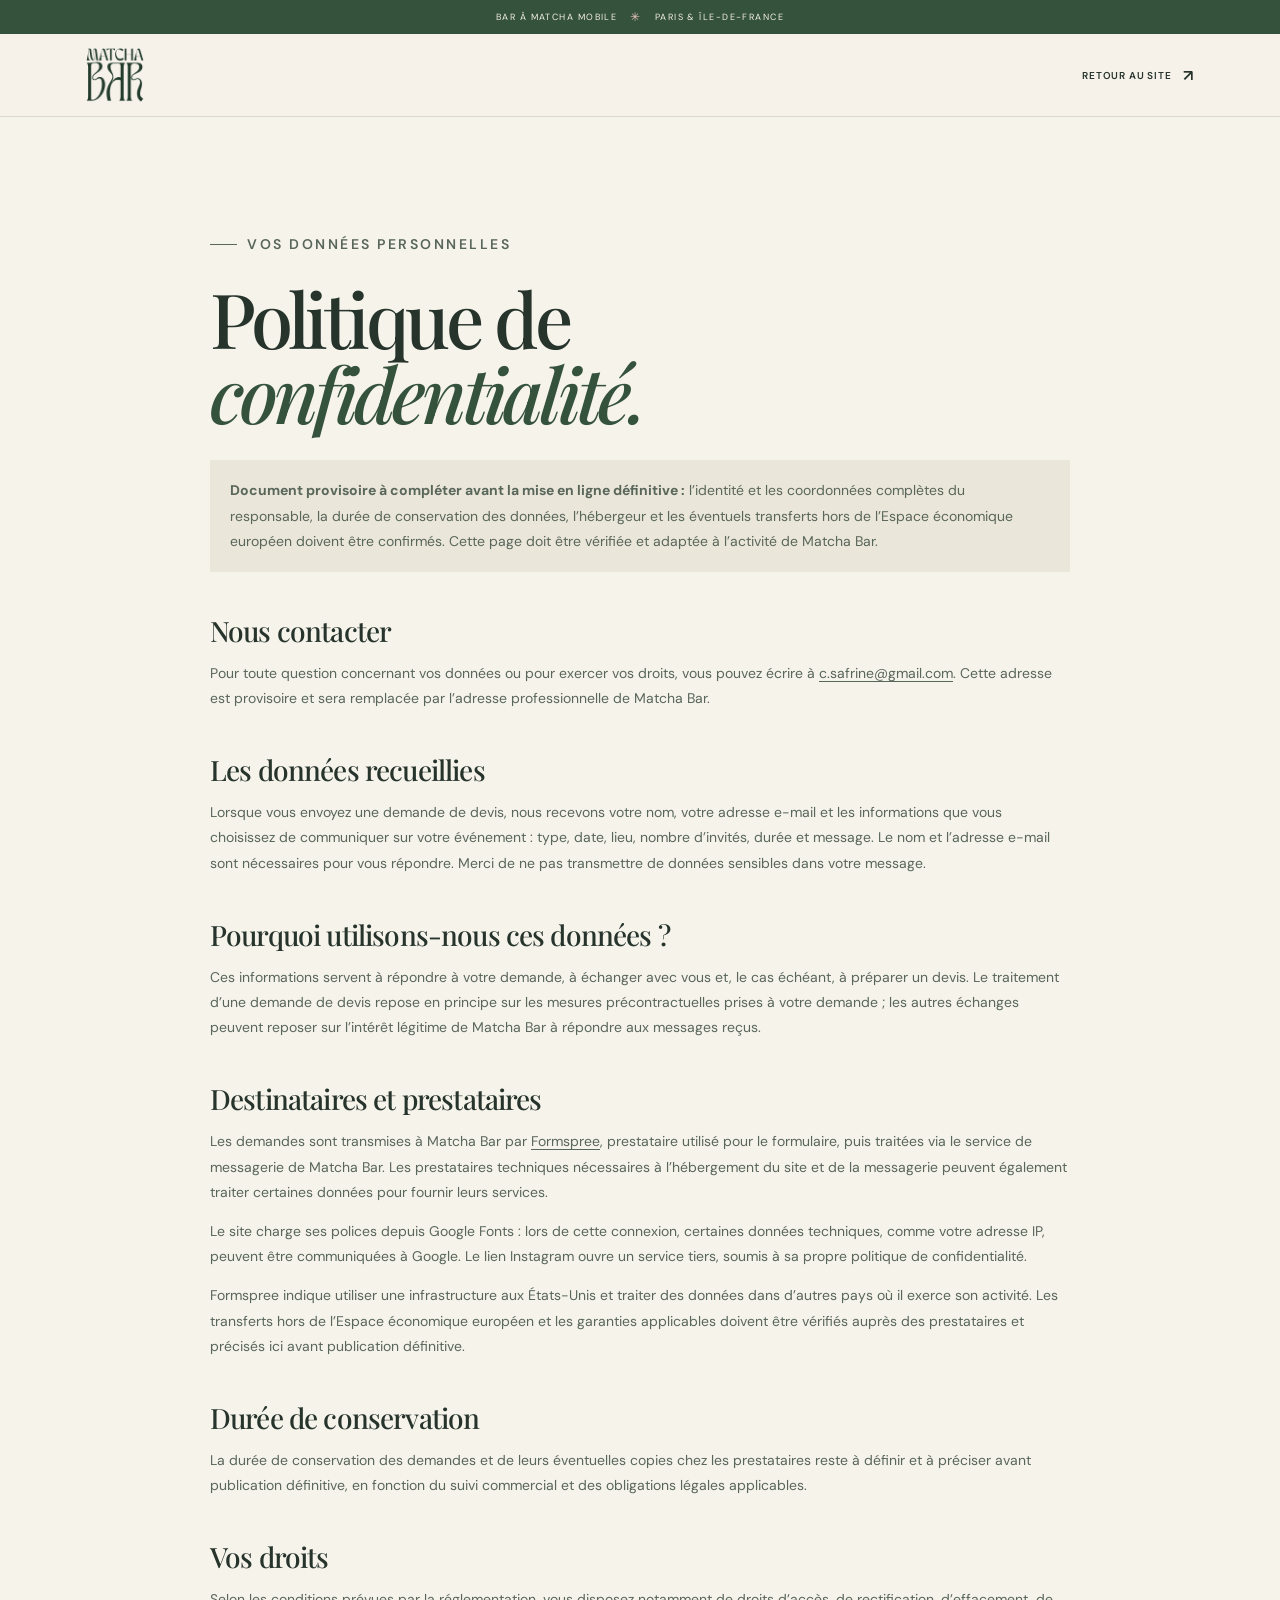
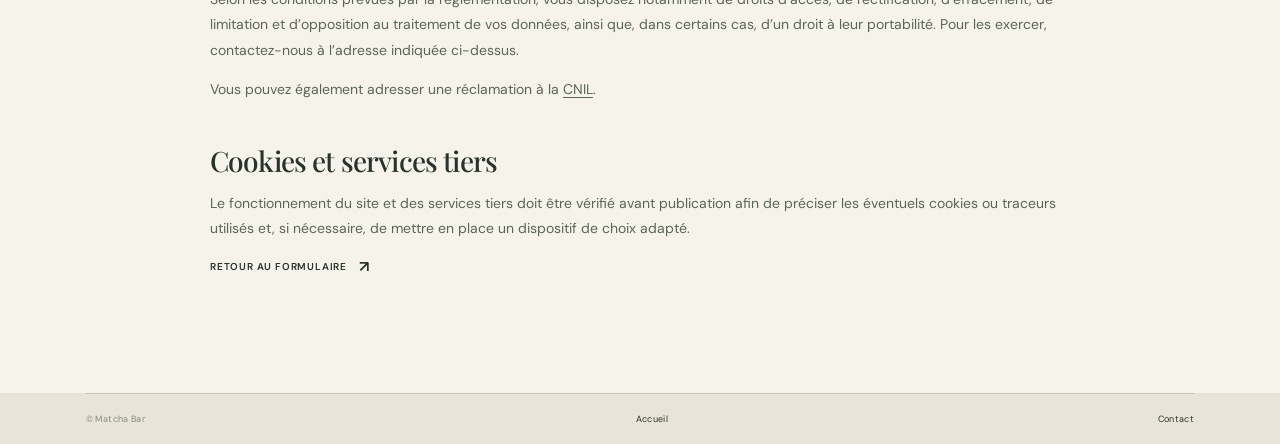
==== confidentialite.html @ e4e0dd5f "Enable quote form and add privacy draft" ====
<!doctype html>
<html lang="fr">
  <head>
    <meta charset="utf-8" />
    <meta name="viewport" content="width=device-width, initial-scale=1" />
    <meta name="theme-color" content="#f6f3eb" />
    <meta name="description" content="Informations sur la confidentialité et les données personnelles sur le site Matcha Bar." />
    <title>Politique de confidentialité — Matcha Bar</title>
    <link rel="icon" type="image/png" href="assets/favicon.png" />
    <link rel="preconnect" href="https://fonts.googleapis.com" />
    <link rel="preconnect" href="https://fonts.gstatic.com" crossorigin />
    <link href="https://fonts.googleapis.com/css2?family=DM+Sans:wght@400;500;600;700&family=Playfair+Display:ital,wght@0,500;0,600;0,700;1,500;1,600&display=swap" rel="stylesheet" />
    <link rel="stylesheet" href="styles.css" />
  </head>
  <body>
    <a class="skip-link" href="#contenu">Aller au contenu</a>
    <div class="topline"><span>Bar à matcha mobile</span><span class="topline-dot" aria-hidden="true">✳</span><span>Paris & Île-de-France</span></div>
    <header class="site-header">
      <a class="brand" href="index.html" aria-label="Matcha Bar, accueil"><img class="brand-logo" src="assets/matcha-logo-small.png" alt="" width="480" height="447" /></a>
      <a class="text-link" href="index.html">Retour au site <span aria-hidden="true">↗</span></a>
    </header>
    <main id="contenu" class="privacy-page section-wrap">
      <p class="eyebrow"><span class="eyebrow-line"></span> Vos données personnelles</p>
      <h1>Politique de <em>confidentialité.</em></h1>
      <p class="privacy-notice"><strong>Document provisoire à compléter avant la mise en ligne définitive :</strong> l’identité et les coordonnées complètes du responsable, la durée de conservation des données, l’hébergeur et les éventuels transferts hors de l’Espace économique européen doivent être confirmés. Cette page doit être vérifiée et adaptée à l’activité de Matcha Bar.</p>

      <h2>Nous contacter</h2>
      <p>Pour toute question concernant vos données ou pour exercer vos droits, vous pouvez écrire à <a href="mailto:c.safrine@gmail.com">c.safrine@gmail.com</a>. Cette adresse est provisoire et sera remplacée par l’adresse professionnelle de Matcha Bar.</p>

      <h2>Les données recueillies</h2>
      <p>Lorsque vous envoyez une demande de devis, nous recevons votre nom, votre adresse e-mail et les informations que vous choisissez de communiquer sur votre événement : type, date, lieu, nombre d’invités, durée et message. Le nom et l’adresse e-mail sont nécessaires pour vous répondre. Merci de ne pas transmettre de données sensibles dans votre message.</p>

      <h2>Pourquoi utilisons-nous ces données ?</h2>
      <p>Ces informations servent à répondre à votre demande, à échanger avec vous et, le cas échéant, à préparer un devis. Le traitement d’une demande de devis repose en principe sur les mesures précontractuelles prises à votre demande ; les autres échanges peuvent reposer sur l’intérêt légitime de Matcha Bar à répondre aux messages reçus.</p>

      <h2>Destinataires et prestataires</h2>
      <p>Les demandes sont transmises à Matcha Bar par <a href="https://formspree.io/legal/privacy-policy/" target="_blank" rel="noreferrer">Formspree</a>, prestataire utilisé pour le formulaire, puis traitées via le service de messagerie de Matcha Bar. Les prestataires techniques nécessaires à l’hébergement du site et de la messagerie peuvent également traiter certaines données pour fournir leurs services.</p>
      <p>Le site charge ses polices depuis Google Fonts : lors de cette connexion, certaines données techniques, comme votre adresse IP, peuvent être communiquées à Google. Le lien Instagram ouvre un service tiers, soumis à sa propre politique de confidentialité.</p>
      <p>Formspree indique utiliser une infrastructure aux États-Unis et traiter des données dans d’autres pays où il exerce son activité. Les transferts hors de l’Espace économique européen et les garanties applicables doivent être vérifiés auprès des prestataires et précisés ici avant publication définitive.</p>

      <h2>Durée de conservation</h2>
      <p>La durée de conservation des demandes et de leurs éventuelles copies chez les prestataires reste à définir et à préciser avant publication définitive, en fonction du suivi commercial et des obligations légales applicables.</p>

      <h2>Vos droits</h2>
      <p>Selon les conditions prévues par la réglementation, vous disposez notamment de droits d’accès, de rectification, d’effacement, de limitation et d’opposition au traitement de vos données, ainsi que, dans certains cas, d’un droit à leur portabilité. Pour les exercer, contactez-nous à l’adresse indiquée ci-dessus.</p>
      <p>Vous pouvez également adresser une réclamation à la <a href="https://www.cnil.fr/" target="_blank" rel="noreferrer">CNIL</a>.</p>

      <h2>Cookies et services tiers</h2>
      <p>Le fonctionnement du site et des services tiers doit être vérifié avant publication afin de préciser les éventuels cookies ou traceurs utilisés et, si nécessaire, de mettre en place un dispositif de choix adapté.</p>
      <a class="text-link" href="index.html#devis">Retour au formulaire <span aria-hidden="true">↗</span></a>
    </main>
    <footer class="site-footer">
      <div class="footer-bottom section-wrap"><span>© Matcha Bar</span><a href="index.html">Accueil</a><a href="mailto:c.safrine@gmail.com">Contact</a></div>
    </footer>
  </body>
</html>
---- styles.css ----
:root {
  --cream: #f6f3eb;
  --paper: #fffdf7;
  --ink: #26342c;
  --green: #35523d;
  --green-dark: #243d2e;
  --sage: #849477;
  --pink: #e6c6c1;
  --pink-soft: #f0dfda;
  --line: rgba(38, 52, 44, .2);
  --serif: "Playfair Display", Georgia, serif;
  --sans: "DM Sans", Arial, sans-serif;
  --page-gutter: clamp(22px, 6.7vw, 104px);
}

* { box-sizing: border-box; }
html { scroll-behavior: smooth; scroll-padding-top: 95px; }
body { margin: 0; background: var(--cream); color: var(--ink); font-family: var(--sans); font-size: 15px; -webkit-font-smoothing: antialiased; }
body.menu-open { overflow: hidden; }
img { display: block; max-width: 100%; }
a { color: inherit; text-decoration: none; }
button, input, select, textarea { font: inherit; }
::selection { background: #d7dfca; color: var(--green-dark); }
.section-wrap { width: min(100% - var(--page-gutter) * 2, 1440px); margin-inline: auto; }
.skip-link { position: absolute; z-index: 20; left: 16px; top: -60px; padding: 12px 18px; background: var(--green-dark); color: white; }
.skip-link:focus { top: 12px; }

.topline { height: 34px; display: flex; align-items: center; justify-content: center; gap: 13px; background: var(--green); color: #f4f0e5; text-transform: uppercase; letter-spacing: .16em; font-size: 9px; }
.topline-dot { color: #e8c3bd; font-size: 12px; }
.site-header { height: 83px; padding-inline: var(--page-gutter); display: flex; align-items: center; justify-content: space-between; position: relative; z-index: 10; background: rgba(246,243,235,.96); border-bottom: 1px solid rgba(38,52,44,.12); }
.brand { display: inline-flex; align-items: center; width: 112px; }
.brand-logo { width: 58px; height: auto; }
.main-nav { display: flex; align-items: center; gap: clamp(24px, 4vw, 64px); font-size: 11px; letter-spacing: .06em; }
.main-nav a:not(.nav-cta) { position: relative; padding-block: 10px; }
.main-nav a:not(.nav-cta)::after { content: ""; position: absolute; bottom: 3px; left: 0; height: 1px; width: 0; background: var(--green); transition: width .25s ease; }
.main-nav a:not(.nav-cta):hover::after { width: 100%; }
.nav-cta { padding: 13px 17px; border: 1px solid var(--green); transition: background .2s, color .2s; }
.nav-cta:hover { color: var(--cream); background: var(--green); }
.nav-cta span { padding-left: 13px; font-size: 15px; }
.menu-toggle { display: none; }

.hero { position: relative; min-height: min(740px, calc(100svh - 117px)); padding-block: clamp(65px, 8vw, 122px) clamp(55px, 7vw, 95px); display: grid; grid-template-columns: .94fr 1.06fr; align-items: center; gap: 7%; }
.hero-copy { position: relative; z-index: 2; padding-bottom: 28px; }
.eyebrow { margin: 0 0 24px; display: flex; align-items: center; gap: 10px; color: #6d7862; font-size: 9px; font-weight: 600; letter-spacing: .18em; text-transform: uppercase; }
.eyebrow-line { display: inline-block; width: 27px; height: 1px; background: currentColor; }
h1, h2, h3, p { margin-top: 0; }
h1, h2 { font-family: var(--serif); font-weight: 500; letter-spacing: -.055em; }
h1 { max-width: 650px; margin-bottom: 24px; font-size: clamp(58px, 7.2vw, 104px); line-height: .98; }
h1 em, h2 em { color: var(--green); font-weight: 500; }
.hero-intro { max-width: 400px; margin-bottom: 28px; color: #667167; font-size: 15px; line-height: 1.8; }
.hero-actions { display: flex; align-items: center; gap: 28px; flex-wrap: wrap; }
.button { display: inline-flex; align-items: center; justify-content: center; gap: 30px; min-height: 50px; border: 0; padding: 0 20px; cursor: pointer; font-size: 11px; font-weight: 600; letter-spacing: .03em; }
.button-dark { color: #fbf8ee; background: var(--green); transition: background .2s, transform .2s; }
.button-dark:hover { background: #203728; transform: translateY(-2px); }
.button span { font-size: 16px; }
.text-link, .light-link { display: inline-flex; align-items: center; gap: 12px; font-size: 10px; font-weight: 600; letter-spacing: .08em; text-transform: uppercase; }
.text-link span, .light-link span { font-size: 16px; transition: transform .2s; }
.text-link:hover span, .light-link:hover span { transform: translate(3px,-3px); }
.hero-footnote { margin-top: 75px; font-size: 9px; letter-spacing: .13em; text-transform: uppercase; color: #8b8e7f; }
.tiny-star { padding-right: 10px; color: #bd8f81; font-size: 14px; }
.hero-visual { position: relative; min-width: 0; padding: 0 24px 24px 0; }
.hero-photo-frame { position: relative; height: clamp(430px, 47vw, 640px); overflow: hidden; background: var(--pink); }
.hero-photo { width: 100%; height: 100%; object-fit: cover; object-position: center 44%; animation: photo-arrive 1s .1s both cubic-bezier(.2,.7,.2,1); }
.hero-photo-frame::after { content: ""; position: absolute; inset: 0; background: linear-gradient(180deg,transparent 58%,rgba(24,36,28,.16)); pointer-events: none; }
.photo-index { position: absolute; z-index: 1; bottom: 17px; right: 18px; color: white; font-size: 9px; letter-spacing: .13em; }
.floating-note { position: absolute; z-index: 2; left: -48px; bottom: 80px; display: flex; align-items: center; gap: 13px; padding: 17px 20px; background: var(--paper); box-shadow: 0 10px 40px rgba(37,49,39,.08); font-family: var(--serif); font-size: 13px; line-height: 1.45; }
.floating-note i { color: #78826d; }
.note-icon { color: #b17c6e; font-size: 24px; }
.hero-side-label { position: absolute; right: -17px; top: 20px; writing-mode: vertical-rl; color: #75806f; letter-spacing: .22em; font-size: 8px; }
.hero-bottom-mark { position: absolute; right: 47%; bottom: -27px; z-index: -1; color: rgba(82,104,75,.045); font-family: var(--serif); font-size: 130px; }
@keyframes photo-arrive { from { opacity: 0; transform: translateY(18px) scale(1.025); } to { opacity: 1; transform: translateY(0) scale(1); } }

.ticker { overflow: hidden; display: flex; align-items: center; height: 58px; background: var(--pink-soft); color: #5b654e; }
.ticker-track { min-width: max-content; display: flex; align-items: center; gap: 37px; animation: ticker-slide 30s linear infinite; font-family: var(--serif); font-size: 15px; font-style: italic; }
.ticker-track b { color: #ab7d70; font-family: var(--sans); font-size: 13px; }
@keyframes ticker-slide { to { transform: translateX(-50%); } }

.concept-section { overflow: hidden; background: var(--green-dark); color: #f4f1e8; }
.concept-grid { width: min(100% - var(--page-gutter) * 2, 1440px); min-height: 720px; margin-inline: auto; padding-block: 88px; display: grid; grid-template-columns: .9fr 1fr; gap: clamp(60px, 10vw, 160px); align-items: center; }
.pour-visual { height: 530px; position: sticky; top: 14vh; align-self: start; padding: 17px 24px 19px; border: 1px solid rgba(238,237,221,.25); background: radial-gradient(ellipse at 50% 70%, rgba(218,207,167,.15), transparent 56%), #2e4938; display: flex; flex-direction: column; justify-content: space-between; }
.pour-caption, .pour-bottom { display: flex; justify-content: space-between; color: rgba(249,246,232,.62); font-size: 8px; letter-spacing: .17em; text-transform: uppercase; }
.pour-bottom { font-size: 9px; letter-spacing: .1em; text-transform: none; }
.cup-wrap { position: relative; height: 390px; display: grid; place-items: center; }
.latte-cup { width: min(245px, 64%); height: 100%; overflow: visible; filter: drop-shadow(0 15px 20px rgba(13,25,17,.22)); }
.cup-liquid { transition: y .1s linear, height .1s linear; }
.cup-label { position: absolute; left: 50%; top: 56%; transform: translate(-50%,-50%); width: 56px; height: 25.5px; background: rgba(248,245,233,.88); mask: url("assets/matcha-logo-small.png") center / contain no-repeat; mix-blend-mode: soft-light; pointer-events: none; }
.ice-cube { transform-box: view-box; transform-origin: 0 0; animation: ice-float 3.8s ease-in-out infinite; }
.ice-two { animation-delay: -.8s; }.ice-three { animation-delay: -1.7s; }.ice-four { animation-delay: -2.3s; }.ice-five { animation-delay: -3.1s; }.ice-six { animation-delay: -.4s; }.ice-seven { animation-delay: -1.3s; }.ice-eight { animation-delay: -2.8s; }
.fill-number { position: absolute; top: 16px; right: 7%; color: #e8c4bc; font-family: var(--serif); font-size: 15px; font-style: italic; }
@keyframes ice-float { 0%,100% { translate: 0 0; } 50% { translate: 0 -3px; } }
.concept-copy { max-width: 590px; padding-block: 65px; }
.eyebrow-light { color: #c3cdb3; }
.concept-copy h2, .coming-copy h2 { margin-bottom: 28px; color: #f9f6ec; font-size: clamp(44px, 5vw, 72px); line-height: 1.06; }
.concept-copy h2 em, .coming-copy h2 em { color: #d6b1a9; }
.concept-lead { max-width: 450px; margin-bottom: 18px; color: #f1eee4; font-family: var(--serif); font-size: 21px; line-height: 1.5; }
.concept-copy > p:not(.eyebrow):not(.concept-lead) { max-width: 440px; margin-bottom: 32px; color: #c7d0c3; font-size: 13px; line-height: 1.9; }
.light-link { color: #f1eee4; border-bottom: 1px solid rgba(241,238,228,.48); padding-bottom: 10px; }

.services { padding-block: clamp(80px, 10vw, 142px); }
.section-heading { display: flex; align-items: end; justify-content: space-between; gap: 60px; margin-bottom: 50px; }
.section-heading h2, .gallery-heading h2, .menu-heading h2, .quote-intro h2 { margin-bottom: 0; font-size: clamp(45px, 5.2vw, 72px); line-height: 1.04; }
.section-aside { max-width: 310px; margin-bottom: 5px; color: #72796e; font-size: 12px; line-height: 1.8; }
.service-list { border-top: 1px solid var(--line); }
.service-item { min-height: 137px; display: grid; grid-template-columns: 90px 1fr 60px; align-items: center; gap: 20px; border-bottom: 1px solid var(--line); transition: padding .25s; }
.service-item:hover { padding-inline: 12px; }
.service-number { align-self: start; padding-top: 36px; color: #89907e; font-size: 9px; letter-spacing: .13em; }
.service-item h3 { margin-bottom: 8px; font-family: var(--serif); font-size: clamp(23px, 2.5vw, 32px); font-weight: 500; letter-spacing: -.035em; }
.service-item p { max-width: 560px; margin-bottom: 0; color: #72796e; font-size: 12px; line-height: 1.65; }
.service-symbol { color: #b77c70; font-family: var(--serif); font-size: 32px; text-align: right; }
.service-note { display: flex; align-items: center; gap: 12px; margin-top: 25px; color: #7c8276; font-size: 9px; letter-spacing: .11em; text-transform: uppercase; }
.note-dash { width: 28px; height: 1px; background: #b77c70; }

.menu-section { overflow: hidden; padding-block: 90px 106px; background: #e7d2ca; }
.menu-top { position: relative; min-height: 365px; display: grid; grid-template-columns: .9fr 1.1fr; align-items: start; gap: 10%; }
.menu-heading { padding-top: 12px; }
.menu-heading .eyebrow { color: #7b776c; }
.menu-heading h2 { margin-bottom: 19px; }
.menu-heading > p:last-child { max-width: 300px; margin-bottom: 0; color: #6f7167; font-size: 12px; line-height: 1.75; }
.menu-photo { position: relative; width: min(100%, 475px); height: 330px; margin: 0 0 0 auto; transform: rotate(2deg); }
.menu-photo::before { content: ""; position: absolute; z-index: 0; inset: 12px -12px -12px 12px; border: 1px solid rgba(60,77,57,.5); }
.menu-photo img { position: relative; width: 100%; height: 100%; object-fit: cover; object-position: 55% 40%; }
.menu-photo figcaption { position: absolute; bottom: 13px; right: 13px; color: white; font-size: 8px; letter-spacing: .15em; text-transform: uppercase; text-shadow: 0 1px 5px rgba(0,0,0,.4); }
.menu-stamp { position: absolute; right: -18px; bottom: -24px; z-index: 1; width: 118px; height: 118px; border-radius: 50%; background: var(--green); color: #f9f4e9; display: grid; place-items: center; transform: rotate(11deg); text-align: center; font-size: 10px; line-height: 1.15; letter-spacing: .1em; }
.menu-stamp b { font-family: var(--serif); font-size: 13px; font-weight: 500; letter-spacing: -.04em; }
.menu-stamp i { position: absolute; top: 14px; right: 17px; color: #e8beb6; font-size: 14px; font-style: normal; }
.menu-cards { display: grid; grid-template-columns: repeat(4, 1fr); gap: 13px; margin-top: 57px; }
.drink-card { min-height: 273px; position: relative; display: flex; flex-direction: column; justify-content: space-between; padding: 17px 17px 20px; background: rgba(255,253,247,.7); }
.drink-card-green { background: #dfe4d2; }.drink-card-pink { background: #f0ded9; }.drink-card-orange { background: #f2e3c9; }.drink-card-cream { background: #f5eee0; }
.drink-no { position: relative; z-index: 1; color: #747a6c; font-size: 9px; letter-spacing: .12em; }
.drink-card h3 { max-width: 220px; margin-bottom: 7px; font-family: var(--serif); font-size: 20px; font-weight: 500; line-height: 1.1; }
.drink-card p { margin-bottom: 0; color: #73776d; font-size: 10px; line-height: 1.6; }
.drink-art { position: absolute; top: 36px; left: 50%; width: 63px; height: 98px; transform: translateX(-50%); border: 1.5px solid rgba(53,76,53,.5); border-radius: 8px 8px 17px 17px; background: linear-gradient(to bottom, rgba(255,255,255,.64) 0 13%, #6f8552 14% 46%, #eee8d7 47% 100%); box-shadow: inset 6px 0 8px rgba(255,255,255,.35), 6px 8px 13px rgba(39,51,39,.08); }
.drink-art::before { content: ""; position: absolute; left: 9px; right: 9px; top: -7px; height: 8px; border: 1px solid rgba(53,76,53,.5); border-radius: 50%; background: rgba(255,255,255,.62); }
.drink-art::after { content: ""; position: absolute; left: 28px; top: -22px; width: 2px; height: 28px; background: #faf8f0; transform: rotate(8deg); }
.art-strawberry { background: linear-gradient(to bottom, rgba(255,255,255,.64) 0 13%, #6f8552 14% 45%, #e5969a 46% 65%, #f1e5d8 66% 100%); }
.art-mango { background: linear-gradient(to bottom, rgba(255,255,255,.64) 0 13%, #708451 14% 45%, #e7a24f 46% 67%, #f1e5d8 68% 100%); }
.art-raspberry { background: linear-gradient(to bottom, rgba(255,255,255,.64) 0 13%, #738957 14% 44%, #dd9fa9 45% 65%, #f4eee0 66% 100%); }
.art-classic i, .art-strawberry i, .art-mango i, .art-raspberry i { position: absolute; bottom: 13px; left: 8px; right: 8px; border-top: 1px solid rgba(255,255,255,.4); }
.menu-footnote { grid-column: 1 / -1; display: flex; align-items: start; gap: 6px; margin-top: 19px; color: #6f7168; font-size: 10px; line-height: 1.8; }
.menu-footnote p { margin: 0; }
.menu-footnote b { color: #3c493d; font-weight: 600; }
.coffee-coming { color: #8a6359; font-style: italic; }

.gallery-section { padding-block: clamp(85px, 10vw, 140px); }
.gallery-heading { display: flex; align-items: end; justify-content: space-between; margin-bottom: 42px; }
.gallery-heading .text-link { margin-bottom: 6px; }
.gallery-collage { display: grid; gap: clamp(24px, 4vw, 55px); }
.gallery-spread { display: grid; grid-template-columns: repeat(12, 1fr); grid-template-rows: repeat(2, clamp(180px, 21vw, 300px)); gap: 14px; }
.gallery-photo { margin: 0; min-width: 0; min-height: 0; position: relative; overflow: hidden; background: #d9d4c8; }
.gallery-main { grid-column: 1 / 6; grid-row: 1 / 3; }
.gallery-detail { grid-column: 6 / 9; grid-row: 1; }
.gallery-side { grid-column: 9 / 13; grid-row: 1 / 3; }
.gallery-overlap { grid-column: 5 / 9; grid-row: 2; z-index: 2; margin: -20px 10px 20px 0; border: 7px solid var(--cream); box-shadow: 0 8px 26px rgba(38,52,44,.12); }
.gallery-spread-reverse .gallery-main { grid-column: 8 / 13; }
.gallery-spread-reverse .gallery-detail { grid-column: 5 / 8; }
.gallery-spread-reverse .gallery-side { grid-column: 1 / 5; }
.gallery-spread-reverse .gallery-overlap { grid-column: 5 / 9; margin: -20px 0 20px 10px; }
.gallery-spread-last .gallery-detail { grid-column: 6 / 9; grid-row: 1 / 3; }
.gallery-photo img, .gallery-photo video { display: block; width: 100%; height: 100%; object-fit: cover; }
.gallery-photo img { transition: transform .7s cubic-bezier(.2,.7,.2,1); }
.gallery-photo:hover img { transform: scale(1.035); }
.gallery-photo::after { content: ""; position: absolute; inset: 60% 0 0; background: linear-gradient(transparent,rgba(24,35,27,.48)); pointer-events: none; }
.gallery-photo figcaption { position: absolute; z-index: 1; right: 16px; bottom: 14px; left: 16px; color: white; font-size: 9px; letter-spacing: .09em; text-transform: uppercase; }
.gallery-video figcaption { right: 54px; }
.video-toggle { position: absolute; z-index: 3; right: 12px; bottom: 10px; width: 36px; height: 36px; border: 1px solid rgba(255,255,255,.8); border-radius: 50%; background: rgba(36,61,46,.65); color: white; cursor: pointer; font-size: 11px; }
.video-toggle:focus-visible { outline: 2px solid white; outline-offset: 3px; }

.coming-section { overflow: hidden; background: var(--green-dark); color: #f9f6ed; }
.coming-inner { min-height: 530px; position: relative; display: flex; align-items: center; justify-content: space-between; }
.coming-copy { position: relative; z-index: 1; padding-block: 72px; }
.coming-copy h2 { margin-bottom: 21px; font-size: clamp(48px, 6vw, 82px); }
.coming-copy > p:not(.eyebrow) { max-width: 310px; margin-bottom: 24px; color: #c9d1c4; font-size: 13px; line-height: 1.75; }
.coming-tag { display: inline-flex; align-items: center; gap: 9px; border: 1px solid rgba(236,232,215,.4); border-radius: 100px; padding: 9px 13px; color: #e9e3d4; font-size: 9px; letter-spacing: .1em; text-transform: uppercase; }
.coming-dot { width: 6px; height: 6px; border-radius: 50%; background: #e6b9b1; box-shadow: 0 0 0 4px rgba(230,185,177,.15); }
.powder-art { position: absolute; inset: 0 5% 0 43%; display: grid; place-items: center; }
.powder-tin { position: relative; z-index: 1; width: clamp(160px, 22vw, 280px); height: clamp(235px, 31vw, 365px); transform: rotate(7deg); filter: drop-shadow(22px 27px 20px rgba(13,26,18,.28)); }
.tin-lid { position: absolute; z-index: 2; top: 0; left: 3%; width: 94%; height: 19%; border: 3px solid #b6ad98; border-radius: 18px 18px 7px 7px; background: linear-gradient(115deg,#f7f0dc,#d6cfbc 52%,#fff8e9); }
.tin-body { position: absolute; top: 13%; bottom: 0; left: 0; right: 0; border-radius: 14px 14px 23px 23px; background: linear-gradient(105deg,#e9e1d0,#f6f0df 52%,#d1c9b8); color: var(--green); box-shadow: inset 10px 0 15px rgba(255,255,255,.48), inset -10px 0 13px rgba(52,57,38,.1); display: flex; flex-direction: column; align-items: center; justify-content: center; text-align: center; }
.tin-logo { width: 42%; height: auto; }
.tin-body i { margin-top: 26px; font-size: 7px; letter-spacing: .18em; font-style: normal; }
.powder-shadow { position: absolute; bottom: 16%; left: 24%; width: 65%; height: 21px; border-radius: 50%; background: rgba(9,24,14,.32); filter: blur(13px); }
.powder-spark { position: absolute; color: #dfbbb2; font-size: 25px; }
.spark-a { top: 24%; left: 15%; }.spark-b { top: 33%; right: 10%; font-size: 18px; }
.powder-leaf { position: absolute; z-index: 0; width: 64px; height: 24px; border-radius: 90% 4% 90% 4%; background: #738969; opacity: .68; transform: rotate(-35deg); }
.leaf-one { bottom: 21%; right: 13%; }.leaf-two { bottom: 15%; right: 22%; transform: rotate(25deg) scale(.8); }
.coming-side { position: absolute; right: 0; top: 50%; writing-mode: vertical-rl; color: rgba(240,237,225,.52); font-size: 8px; letter-spacing: .24em; }

.quote-section { padding-block: clamp(90px, 11vw, 155px); display: grid; grid-template-columns: .8fr 1.2fr; gap: clamp(50px, 10vw, 150px); align-items: start; }
.quote-intro h2 { margin-bottom: 24px; font-size: clamp(43px, 5vw, 68px); }
.quote-intro > p:not(.eyebrow) { max-width: 360px; color: #71796f; font-size: 12px; line-height: 1.8; }
.contact-card { display: flex; align-items: center; gap: 13px; margin-top: 38px; }
.contact-icon { width: 38px; height: 38px; display: grid; place-items: center; border: 1px solid rgba(53,82,61,.35); border-radius: 50%; color: #a8786a; font-size: 15px; }
.contact-card small { display: block; margin-bottom: 4px; color: #858b7d; font-size: 8px; letter-spacing: .15em; text-transform: uppercase; }
.contact-card a { font-family: var(--serif); font-size: 16px; }
.contact-card a:hover { color: #7b8b68; }
.contact-location { margin: 25px 0 0 51px; color: #858b7d; font-size: 10px; letter-spacing: .08em; }
.contact-location span { padding-right: 8px; color: #a8786a; font-size: 14px; }
.form-card { padding: clamp(24px, 4vw, 45px); background: #ebe6da; }
.form-topline { display: flex; justify-content: space-between; padding-bottom: 17px; border-bottom: 1px solid rgba(38,52,44,.22); color: #78806f; font-size: 8px; font-weight: 600; letter-spacing: .16em; }
.form-intro { margin: 20px 0 23px; font-family: var(--serif); font-size: 20px; }
#quote-form { display: flex; flex-direction: column; gap: 17px; }
.form-row { display: grid; grid-template-columns: 1fr 1fr; gap: 15px; }
#quote-form label { display: flex; flex-direction: column; gap: 8px; color: #596356; font-size: 9px; font-weight: 600; letter-spacing: .07em; text-transform: uppercase; }
#quote-form input, #quote-form select, #quote-form textarea { width: 100%; min-width: 0; border: 0; border-bottom: 1px solid rgba(38,52,44,.28); border-radius: 0; outline: 0; padding: 10px 0; background: transparent; color: var(--ink); font-size: 12px; font-weight: 400; letter-spacing: 0; text-transform: none; transition: border-color .2s; }
#quote-form input:focus, #quote-form select:focus, #quote-form textarea:focus { border-color: var(--green); }
#quote-form input::placeholder, #quote-form textarea::placeholder { color: #9a9b8d; }
#quote-form select { color: #9a9b8d; }
#quote-form select:valid { color: var(--ink); }
#quote-form textarea { resize: vertical; min-height: 70px; }
.form-button { align-self: start; margin-top: 5px; }
.form-button:disabled { opacity: .65; cursor: wait; }
.form-status { min-height: 14px; margin: -4px 0 0; color: #526750; font-size: 10px; }
.form-disclaimer { margin: -9px 0 0; color: #697267; font-size: 9px; line-height: 1.6; }
.form-disclaimer a { text-decoration: underline; text-underline-offset: 2px; }
.field-help { color: #697267; font-size: 9px; font-weight: 400; letter-spacing: 0; text-transform: none; }

.privacy-page { max-width: 860px; padding-block: clamp(70px, 9vw, 125px); }
.privacy-page h1 { margin-bottom: 30px; font-size: clamp(44px, 6vw, 76px); }
.privacy-page h2 { margin: 40px 0 12px; font-family: var(--serif); font-size: 28px; letter-spacing: -.03em; }
.privacy-page p, .privacy-page li { color: #59665a; font-size: 14px; line-height: 1.8; }
.privacy-page a:not(.text-link) { text-decoration: underline; text-underline-offset: 3px; }
.privacy-notice { padding: 18px 20px; background: #ebe6da; }

.site-footer { background: #e8e4d8; }
.footer-main { min-height: 158px; display: flex; align-items: center; justify-content: space-between; }
.brand-footer { width: auto; }
.footer-main > p { margin: 0; color: #616d5c; font-family: var(--serif); font-size: 19px; line-height: 1.25; }
.footer-main > p em { color: #aa7f74; }
.footer-ig { font-size: 10px; letter-spacing: .08em; text-transform: uppercase; }
.footer-ig span { padding-left: 9px; font-size: 16px; }
.footer-bottom { min-height: 51px; display: flex; align-items: center; justify-content: space-between; border-top: 1px solid rgba(38,52,44,.18); color: #858a7d; font-size: 9px; letter-spacing: .04em; }
.footer-bottom span span { color: #a8786a; }
.footer-bottom a { color: var(--ink); }
.scroll-progress { position: fixed; z-index: 15; top: 0; left: 0; width: 100%; height: 2px; pointer-events: none; }
.scroll-progress span { display: block; width: 0; height: 100%; background: #bd8f81; }

.reveal { opacity: 0; transform: translateY(22px); transition: opacity .65s ease, transform .65s cubic-bezier(.2,.7,.2,1); }
.reveal.is-visible { opacity: 1; transform: none; }

@media (max-width: 900px) {
  :root { --page-gutter: clamp(22px, 5vw, 52px); }
  .hero { gap: 5%; }
  .hero-photo-frame { height: clamp(410px, 58vw, 570px); }
  .hero-footnote { margin-top: 48px; }
  .concept-grid { gap: 7%; }
  .pour-visual { height: 470px; }
  .cup-wrap { height: 340px; }
  .menu-cards { grid-template-columns: repeat(2, 1fr); }
  .drink-card { min-height: 245px; }
  .quote-section { gap: 6%; }
}

@media (max-width: 650px) {
  html { scroll-padding-top: 74px; }
  .topline { height: 29px; font-size: 8px; }
  .site-header { height: 67px; }
  .brand { width: auto; }
  .brand-logo { width: 47px; }
  .menu-toggle { display: flex; width: 43px; height: 43px; flex-direction: column; align-items: center; justify-content: center; gap: 6px; border: 1px solid rgba(38,52,44,.3); border-radius: 50%; background: transparent; cursor: pointer; }
  .menu-toggle span { display: block; width: 15px; height: 1px; background: var(--ink); transition: transform .2s; }
  .menu-toggle[aria-expanded="true"] span:first-child { transform: translateY(3.5px) rotate(45deg); }.menu-toggle[aria-expanded="true"] span:last-child { transform: translateY(-3.5px) rotate(-45deg); }
  .main-nav { position: fixed; z-index: -1; inset: 96px 0 0; display: flex; flex-direction: column; align-items: stretch; gap: 0; padding: 32px var(--page-gutter); background: var(--cream); opacity: 0; visibility: hidden; transform: translateY(-8px); transition: opacity .2s, visibility .2s, transform .2s; }
  .main-nav.is-open { opacity: 1; visibility: visible; transform: none; }
  .main-nav a:not(.nav-cta) { padding: 19px 0; border-bottom: 1px solid var(--line); font-family: var(--serif); font-size: 25px; letter-spacing: -.03em; }
  .main-nav a:not(.nav-cta)::after { display: none; }
  .nav-cta { margin-top: 26px; display: flex; justify-content: space-between; align-items: center; font-size: 11px; }
  .hero { min-height: 0; padding-block: 57px 55px; display: flex; flex-direction: column; align-items: stretch; gap: 38px; }
  .hero-copy { padding-bottom: 0; }
  .eyebrow { margin-bottom: 19px; font-size: 8px; }
  h1 { margin-bottom: 20px; font-size: clamp(52px, 15vw, 82px); }
  .hero-intro { max-width: 325px; font-size: 13px; }
  .hero-actions { gap: 18px; }
  .button { min-height: 47px; padding-inline: 15px; gap: 20px; font-size: 10px; }
  .text-link { font-size: 9px; }
  .hero-footnote { margin-top: 29px; font-size: 8px; }
  .hero-visual { padding: 0 14px 15px 0; }
  .hero-photo-frame { height: min(112vw, 500px); }
  .hero-photo { object-position: center 46%; }
  .floating-note { left: -5px; bottom: 39px; padding: 12px 13px; font-size: 11px; }
  .note-icon { font-size: 19px; }
  .hero-side-label { right: -11px; font-size: 6px; }
  .hero-bottom-mark { display: none; }
  .ticker { height: 48px; }.ticker-track { gap: 24px; font-size: 13px; }
  .concept-grid { width: 100%; min-height: 0; padding: 64px var(--page-gutter) 74px; display: flex; flex-direction: column-reverse; gap: 39px; }
  .concept-copy { padding: 0; }
  .concept-copy h2, .coming-copy h2 { font-size: clamp(43px, 12vw, 64px); }
  .concept-lead { font-size: 18px; }
  .concept-copy > p:not(.eyebrow):not(.concept-lead) { font-size: 12px; }
  .pour-visual { position: relative; top: auto; width: 100%; height: 400px; padding: 14px 17px; }
  .cup-wrap { height: 295px; }
  .latte-cup { width: 190px; }
  .cup-label { width: 45px; height: 20.4px; }
  .services { padding-block: 72px 78px; }
  .section-heading { display: block; margin-bottom: 32px; }
  .section-heading h2, .gallery-heading h2, .menu-heading h2, .quote-intro h2 { font-size: clamp(42px, 11vw, 60px); }
  .section-aside { max-width: 350px; margin-top: 20px; font-size: 11px; }
  .service-item { min-height: 126px; grid-template-columns: 38px 1fr 28px; gap: 10px; }
  .service-number { padding-top: 31px; font-size: 8px; }
  .service-item h3 { font-size: 22px; }
  .service-item p { font-size: 10px; }
  .service-symbol { font-size: 23px; }
  .service-note { align-items: start; font-size: 8px; line-height: 1.7; }
  .menu-section { padding-block: 66px 77px; }
  .menu-top { min-height: 0; display: flex; flex-direction: column; gap: 33px; }
  .menu-heading { padding: 0; }
  .menu-photo { width: calc(100% - 13px); height: 260px; margin-right: 13px; }
  .menu-stamp { right: -5px; bottom: -24px; width: 92px; height: 92px; font-size: 8px; }
  .menu-stamp b { font-size: 11px; }
  .menu-stamp i { top: 10px; right: 12px; }
  .menu-cards { gap: 9px; margin-top: 39px; }
  .drink-card { min-height: 220px; padding: 13px; }
  .drink-art { top: 32px; transform: translateX(-50%) scale(.87); }
  .drink-card h3 { font-size: 17px; }
  .drink-card p { font-size: 9px; }
  .menu-footnote { margin-top: 8px; font-size: 9px; }
  .gallery-section { padding-block: 75px 80px; }
  .gallery-heading { display: block; margin-bottom: 29px; }
  .gallery-heading .text-link { margin-top: 22px; }
  .gallery-collage { gap: 22px; }
  .gallery-spread { grid-template-columns: 1fr 1fr; grid-template-rows: repeat(3, clamp(140px, 44vw, 210px)); gap: 9px; }
  .gallery-main, .gallery-spread-reverse .gallery-main { grid-column: 1; grid-row: 1 / 3; }
  .gallery-detail, .gallery-spread-reverse .gallery-detail, .gallery-spread-last .gallery-detail { grid-column: 2; grid-row: 1; }
  .gallery-side, .gallery-spread-reverse .gallery-side { grid-column: 2; grid-row: 2 / 4; }
  .gallery-overlap, .gallery-spread-reverse .gallery-overlap { grid-column: 1; grid-row: 3; margin: -30px -14px 0 8px; border-width: 5px; }
  .gallery-spread-last { grid-template-rows: repeat(2, clamp(140px, 44vw, 210px)); }
  .gallery-spread-last .gallery-side { grid-row: 2; }
  .gallery-photo figcaption { right: 10px; bottom: 11px; left: 10px; font-size: 7px; }
  .coming-inner { min-height: 580px; align-items: start; }
  .coming-copy { padding-block: 66px 25px; }
  .coming-copy > p:not(.eyebrow) { max-width: 270px; font-size: 11px; }
  .powder-art { inset: 210px -3% 0 26%; place-items: end center; padding-bottom: 55px; }
  .powder-tin { width: 180px; height: 245px; }
  .tin-body i { margin-top: 18px; font-size: 6px; }
  .coming-side { right: 0; top: 65%; font-size: 7px; }
  .quote-section { padding-block: 76px; display: flex; flex-direction: column; gap: 35px; }
  .quote-intro > p:not(.eyebrow) { max-width: 340px; font-size: 11px; }
  .contact-card { margin-top: 25px; }
  .form-card { width: 100%; padding: 22px 17px; }
  .form-row { grid-template-columns: 1fr; gap: 17px; }
  .form-intro { font-size: 18px; }
  #quote-form { gap: 15px; }
  .form-button { width: 100%; justify-content: space-between; }
  .footer-main { min-height: 140px; }
  .footer-main > p { font-size: 16px; }
  .footer-ig { font-size: 8px; }
  .footer-bottom { min-height: 58px; flex-wrap: wrap; gap: 7px 15px; padding-block: 13px; font-size: 8px; }
}

@media (prefers-reduced-motion: reduce) {
  *, *::before, *::after { scroll-behavior: auto !important; animation-duration: .01ms !important; animation-iteration-count: 1 !important; transition-duration: .01ms !important; }
  .reveal { opacity: 1; transform: none; }
}
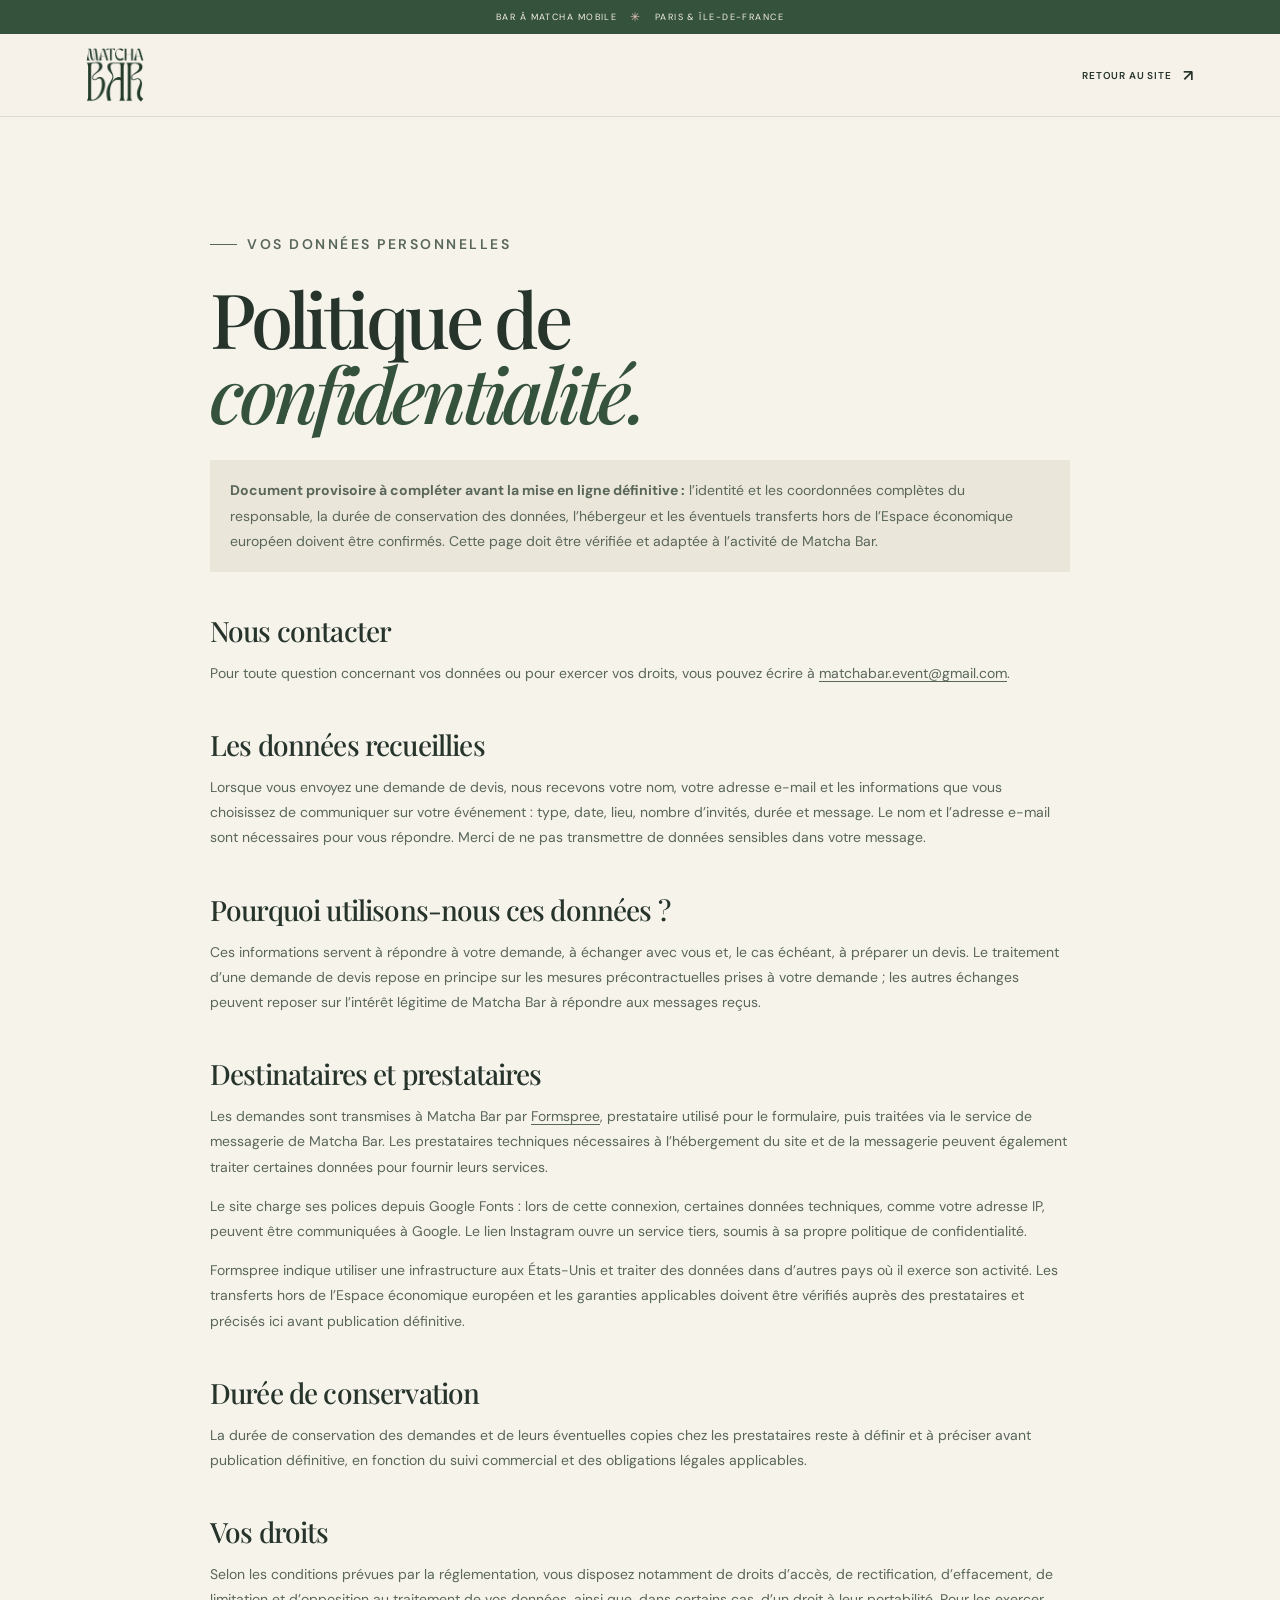
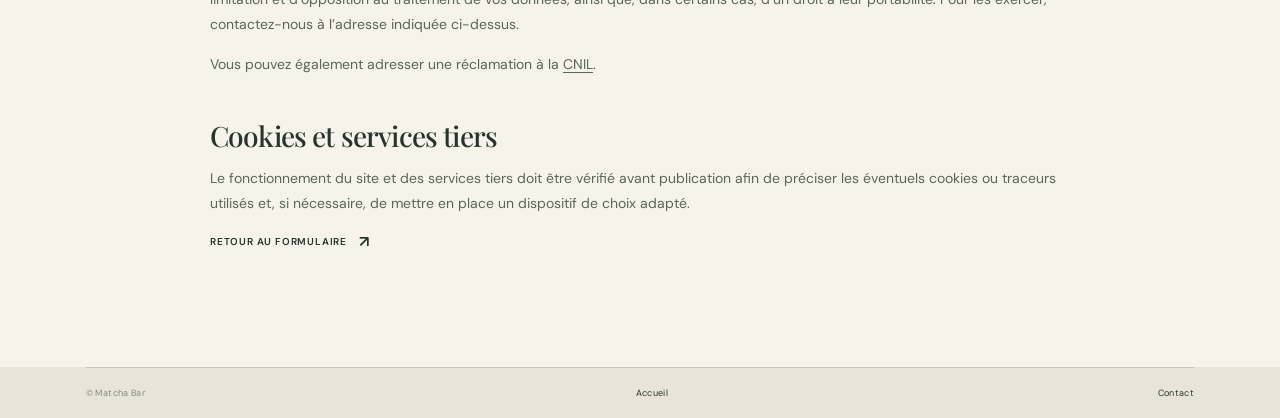
==== commit 9f55fa53: "Update contact email address" ====
--- a/confidentialite.html
+++ b/confidentialite.html
@@ -25,7 +25,7 @@
       <p class="privacy-notice"><strong>Document provisoire à compléter avant la mise en ligne définitive :</strong> l’identité et les coordonnées complètes du responsable, la durée de conservation des données, l’hébergeur et les éventuels transferts hors de l’Espace économique européen doivent être confirmés. Cette page doit être vérifiée et adaptée à l’activité de Matcha Bar.</p>
 
       <h2>Nous contacter</h2>
-      <p>Pour toute question concernant vos données ou pour exercer vos droits, vous pouvez écrire à <a href="mailto:c.safrine@gmail.com">c.safrine@gmail.com</a>. Cette adresse est provisoire et sera remplacée par l’adresse professionnelle de Matcha Bar.</p>
+      <p>Pour toute question concernant vos données ou pour exercer vos droits, vous pouvez écrire à <a href="mailto:matchabar.event@gmail.com">matchabar.event@gmail.com</a>.</p>
 
       <h2>Les données recueillies</h2>
       <p>Lorsque vous envoyez une demande de devis, nous recevons votre nom, votre adresse e-mail et les informations que vous choisissez de communiquer sur votre événement : type, date, lieu, nombre d’invités, durée et message. Le nom et l’adresse e-mail sont nécessaires pour vous répondre. Merci de ne pas transmettre de données sensibles dans votre message.</p>
@@ -50,7 +50,7 @@
       <a class="text-link" href="index.html#devis">Retour au formulaire <span aria-hidden="true">↗</span></a>
     </main>
     <footer class="site-footer">
-      <div class="footer-bottom section-wrap"><span>© Matcha Bar</span><a href="index.html">Accueil</a><a href="mailto:c.safrine@gmail.com">Contact</a></div>
+      <div class="footer-bottom section-wrap"><span>© Matcha Bar</span><a href="index.html">Accueil</a><a href="mailto:matchabar.event@gmail.com">Contact</a></div>
     </footer>
   </body>
 </html>
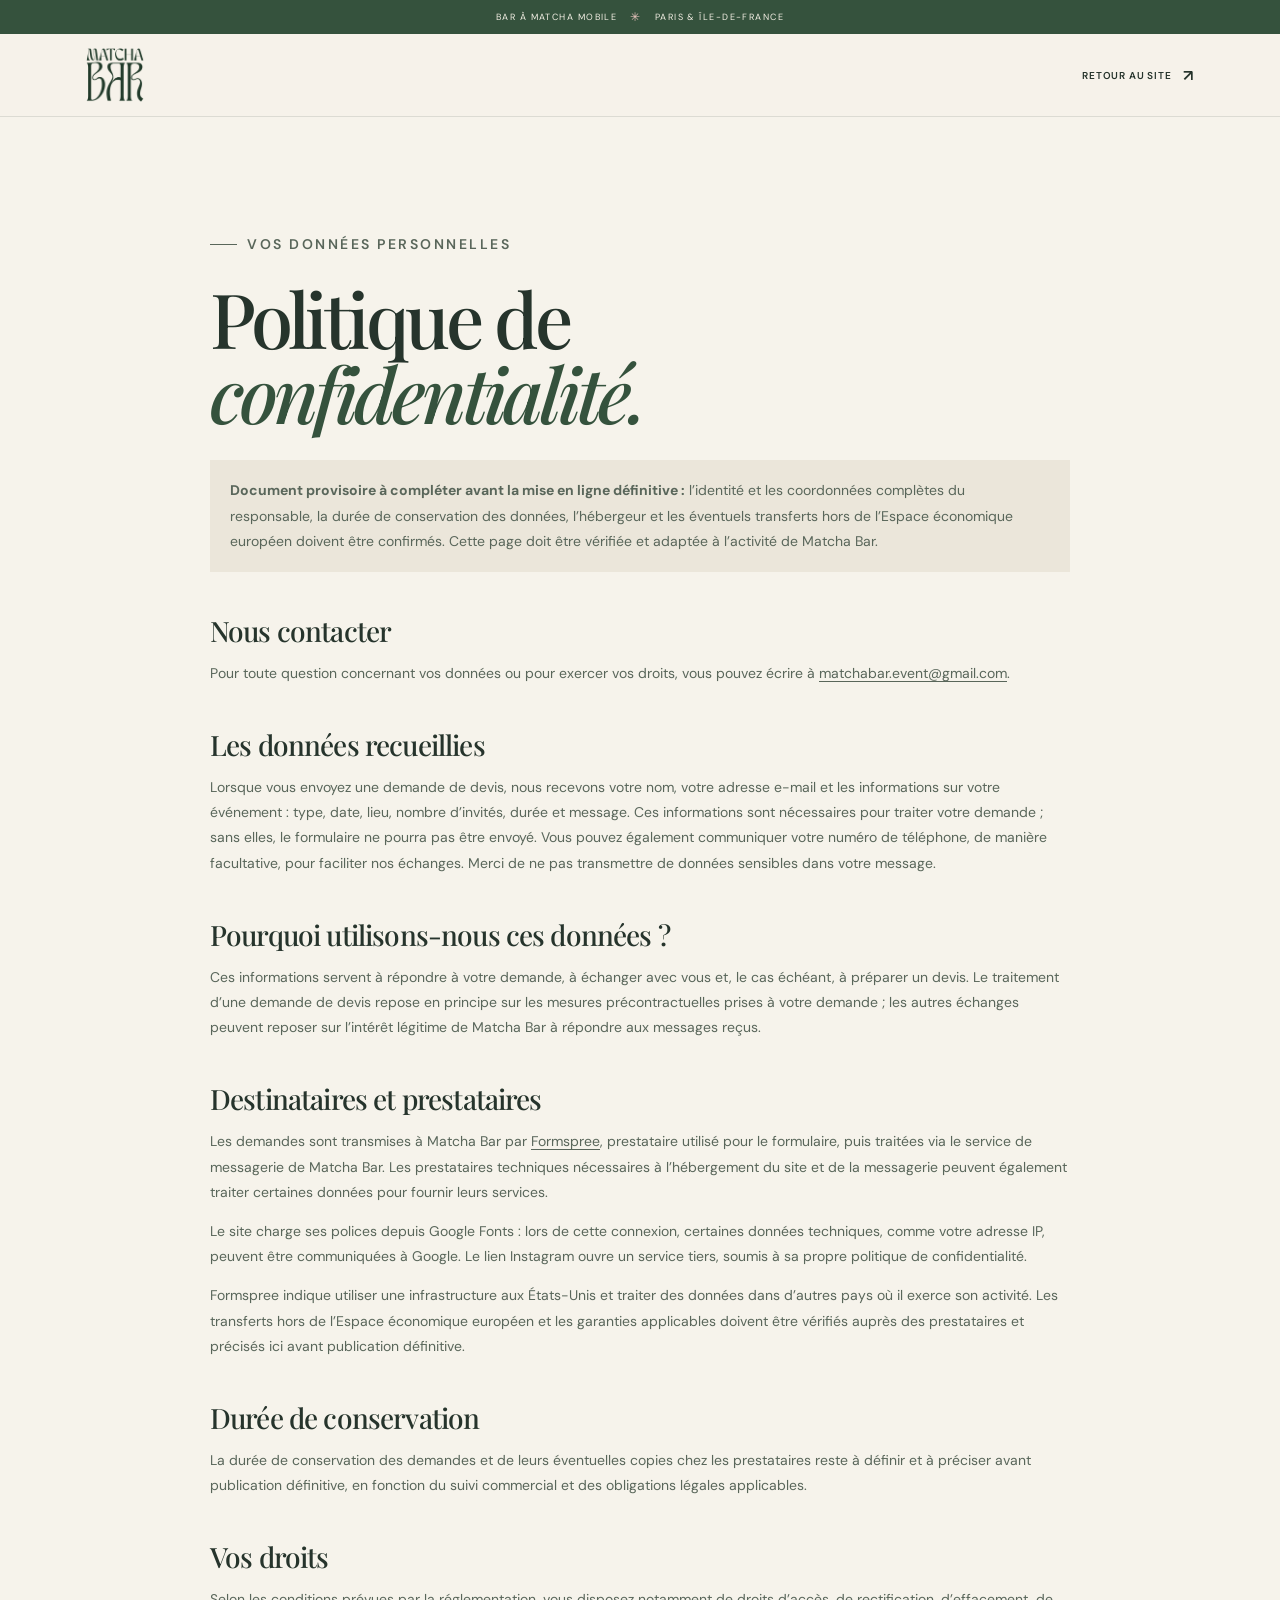
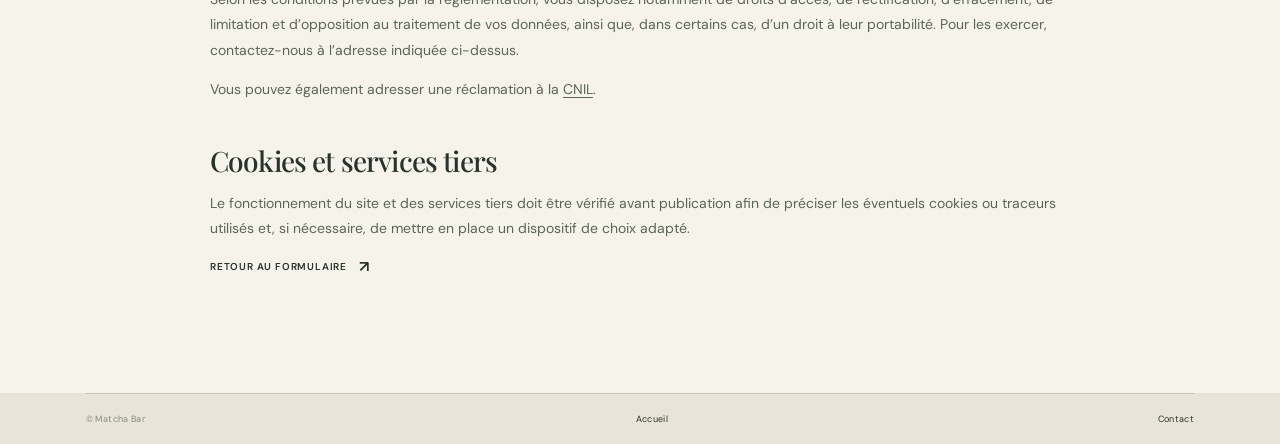
==== commit 3caf863a: "Require quote details and add optional phone" ====
--- a/confidentialite.html
+++ b/confidentialite.html
@@ -28,7 +28,7 @@
       <p>Pour toute question concernant vos données ou pour exercer vos droits, vous pouvez écrire à <a href="mailto:matchabar.event@gmail.com">matchabar.event@gmail.com</a>.</p>
 
       <h2>Les données recueillies</h2>
-      <p>Lorsque vous envoyez une demande de devis, nous recevons votre nom, votre adresse e-mail et les informations que vous choisissez de communiquer sur votre événement : type, date, lieu, nombre d’invités, durée et message. Le nom et l’adresse e-mail sont nécessaires pour vous répondre. Merci de ne pas transmettre de données sensibles dans votre message.</p>
+      <p>Lorsque vous envoyez une demande de devis, nous recevons votre nom, votre adresse e-mail et les informations sur votre événement : type, date, lieu, nombre d’invités, durée et message. Ces informations sont nécessaires pour traiter votre demande ; sans elles, le formulaire ne pourra pas être envoyé. Vous pouvez également communiquer votre numéro de téléphone, de manière facultative, pour faciliter nos échanges. Merci de ne pas transmettre de données sensibles dans votre message.</p>
 
       <h2>Pourquoi utilisons-nous ces données ?</h2>
       <p>Ces informations servent à répondre à votre demande, à échanger avec vous et, le cas échéant, à préparer un devis. Le traitement d’une demande de devis repose en principe sur les mesures précontractuelles prises à votre demande ; les autres échanges peuvent reposer sur l’intérêt légitime de Matcha Bar à répondre aux messages reçus.</p>
